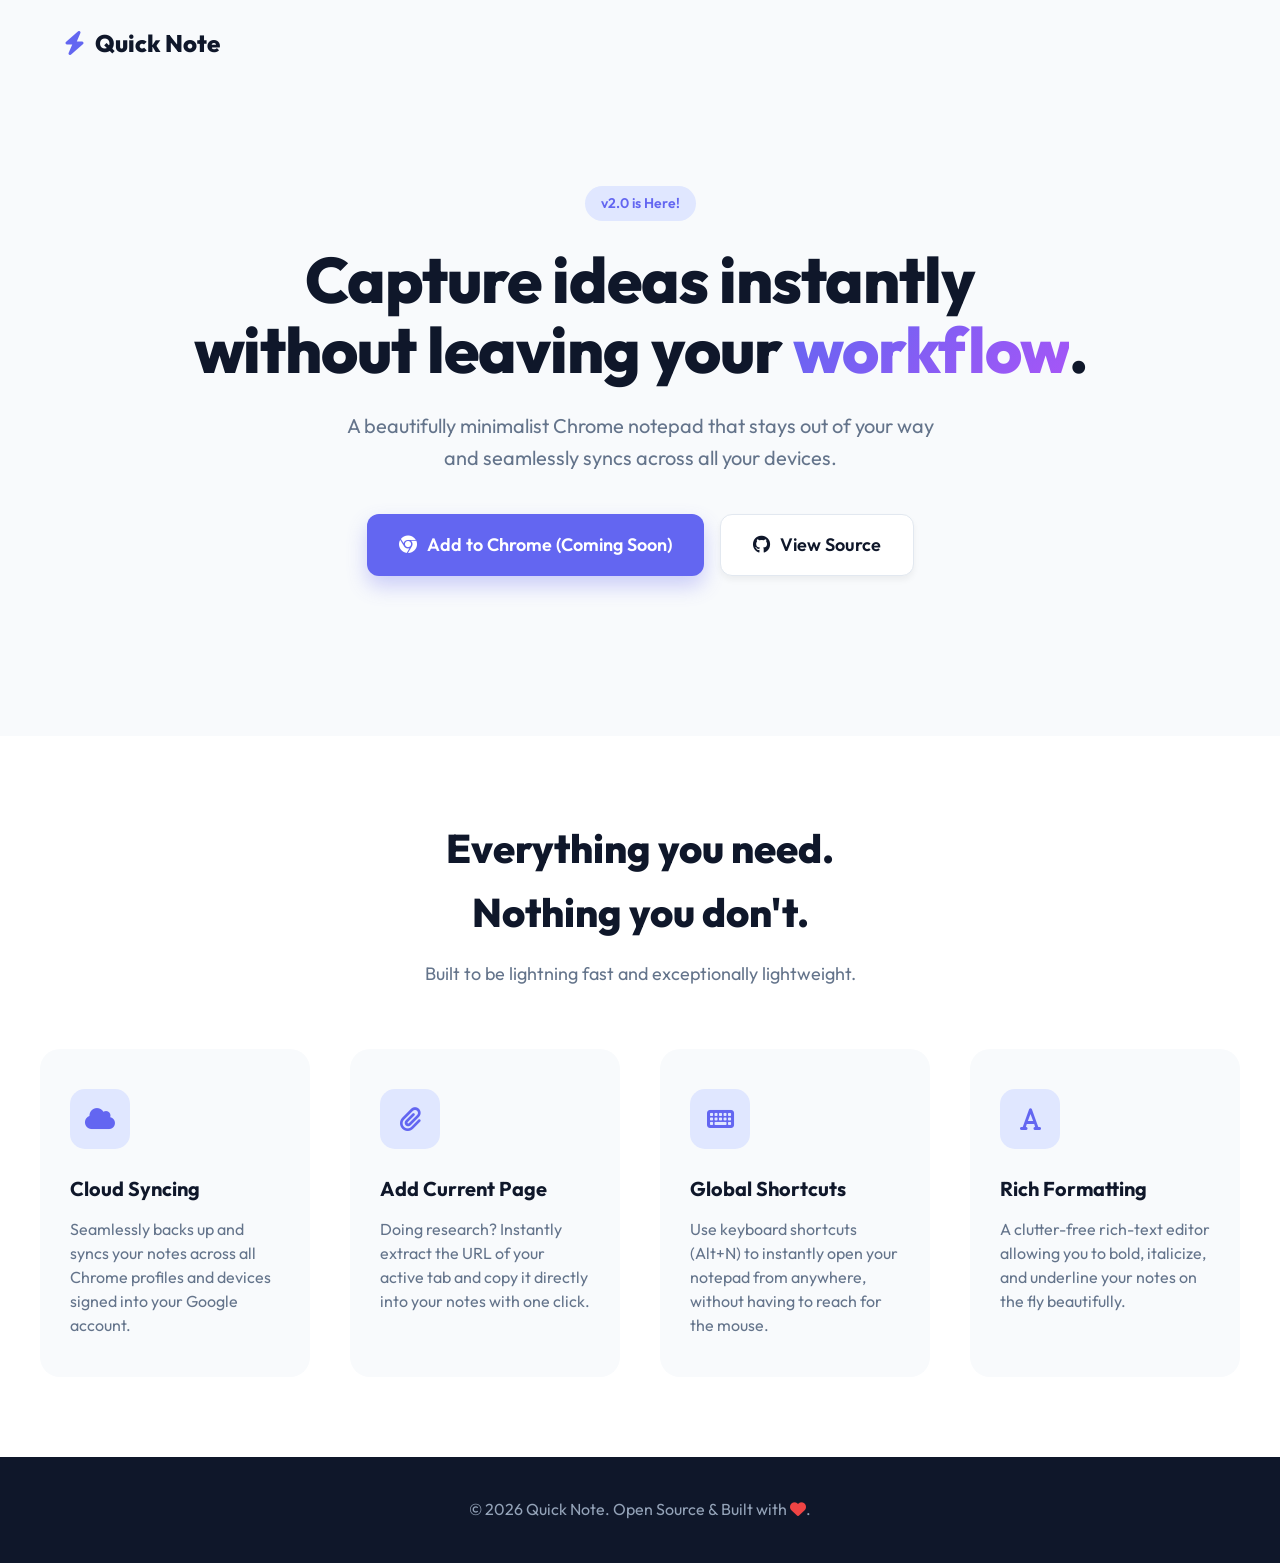
==== index.html @ 37f57179 "feat: add initial marketing landing page for the Quick Note application." ====
<!DOCTYPE html>
<html lang="en">
<head>
  <meta charset="UTF-8">
  <meta name="viewport" content="width=device-width, initial-scale=1.0">
  <title>Quick Note - The Minimalist Chrome Notepad</title>
  <link rel="stylesheet" href="https://cdnjs.cloudflare.com/ajax/libs/font-awesome/6.4.0/css/all.min.css" integrity="sha512-iecdLmaskl7CVkqkXNQ/ZH/XLlvWZOJyj7Yy7tcenmpD1ypASozpmT/E0iPtmFIB46ZmdtAc9eNBvH0H/ZpiBw==" crossorigin="anonymous" referrerpolicy="no-referrer" />
  <link href="https://fonts.googleapis.com/css2?family=Outfit:wght@300;400;500;600;700;800&display=swap" rel="stylesheet">
  <style>
    :root {
      --primary: #6366f1;
      --primary-hover: #4f46e5;
      --secondary: #f8fafc;
      --text-main: #0f172a;
      --text-muted: #64748b;
      --bg: #ffffff;
      --accent: #e0e7ff;
    }
    
    * {
      margin: 0;
      padding: 0;
      box-sizing: border-box;
      font-family: 'Outfit', sans-serif;
    }

    body {
      background-color: var(--secondary);
      color: var(--text-main);
      line-height: 1.6;
      overflow-x: hidden;
    }

    /* Navigation */
    nav {
      max-width: 1200px;
      margin: 0 auto;
      padding: 24px;
      display: flex;
      justify-content: space-between;
      align-items: center;
    }

    .logo {
      font-size: 24px;
      font-weight: 800;
      display: flex;
      align-items: center;
      gap: 10px;
      color: var(--text-main);
      text-decoration: none;
    }

    .logo i {
      color: var(--primary);
    }

    /* Hero Section */
    .hero {
      max-width: 1200px;
      margin: 60px auto;
      padding: 40px 24px;
      text-align: center;
    }

    .hero-label {
      display: inline-block;
      padding: 6px 16px;
      background-color: var(--accent);
      color: var(--primary);
      border-radius: 30px;
      font-weight: 600;
      font-size: 14px;
      margin-bottom: 24px;
    }

    .hero h1 {
      font-size: 64px;
      font-weight: 800;
      line-height: 1.1;
      margin-bottom: 24px;
      letter-spacing: -1px;
    }

    .hero h1 span {
      background: linear-gradient(135deg, #6366f1, #a855f7);
      -webkit-background-clip: text;
      -webkit-text-fill-color: transparent;
    }

    .hero p {
      font-size: 20px;
      color: var(--text-muted);
      max-width: 600px;
      margin: 0 auto 40px auto;
    }

    .cta-container {
      display: flex;
      gap: 16px;
      justify-content: center;
      margin-bottom: 60px;
    }

    .btn {
      display: inline-flex;
      align-items: center;
      gap: 10px;
      padding: 16px 32px;
      border-radius: 12px;
      font-size: 18px;
      font-weight: 600;
      text-decoration: none;
      transition: all 0.3s;
    }

    .btn-primary {
      background-color: var(--primary);
      color: white;
      box-shadow: 0 10px 20px rgba(99, 102, 241, 0.3);
    }

    .btn-primary:hover {
      background-color: var(--primary-hover);
      transform: translateY(-2px);
      box-shadow: 0 15px 25px rgba(99, 102, 241, 0.4);
    }

    .btn-secondary {
      background-color: white;
      color: var(--text-main);
      border: 1px solid #e2e8f0;
      box-shadow: 0 4px 6px rgba(0, 0, 0, 0.05);
    }

    .btn-secondary:hover {
      background-color: #f1f5f9;
      transform: translateY(-2px);
    }

    /* App Preview Mockup Container */
    .preview-container {
      max-width: 800px;
      margin: 0 auto 100px auto;
      background: white;
      border-radius: 20px;
      padding: 30px;
      box-shadow: 0 25px 50px -12px rgba(0, 0, 0, 0.1);
      border: 1px solid #e2e8f0;
      /* Just a stylistic representation of the extension */
      text-align: left;
      position: relative;
    }

    .preview-header {
      display: flex;
      gap: 8px;
      margin-bottom: 20px;
    }

    .dot {
      width: 12px;
      height: 12px;
      border-radius: 50%;
      background-color: #e2e8f0;
    }

    .dot:nth-child(1) { background-color: #ef4444; }
    .dot:nth-child(2) { background-color: #f59e0b; }
    .dot:nth-child(3) { background-color: #10b981; }

    /* Features Grid */
    .features-section {
      background-color: var(--bg);
      padding: 80px 24px;
    }

    .features-header {
      text-align: center;
      margin-bottom: 60px;
    }

    .features-header h2 {
      font-size: 40px;
      font-weight: 800;
      margin-bottom: 16px;
    }

    .features-grid {
      max-width: 1200px;
      margin: 0 auto;
      display: grid;
      grid-template-columns: repeat(auto-fit, minmax(250px, 1fr));
      gap: 40px;
    }

    .feature-card {
      background-color: var(--secondary);
      padding: 40px 30px;
      border-radius: 20px;
      transition: transform 0.3s;
    }

    .feature-card:hover {
      transform: translateY(-5px);
    }

    .feature-icon {
      width: 60px;
      height: 60px;
      background-color: var(--accent);
      color: var(--primary);
      border-radius: 15px;
      display: flex;
      align-items: center;
      justify-content: center;
      font-size: 24px;
      margin-bottom: 24px;
    }

    .feature-card h3 {
      font-size: 20px;
      margin-bottom: 12px;
      font-weight: 700;
    }

    .feature-card p {
      color: var(--text-muted);
      line-height: 1.5;
    }

    /* Footer */
    footer {
      background-color: var(--text-main);
      color: white;
      padding: 40px 24px;
      text-align: center;
    }

    footer p {
      color: #94a3b8;
    }

    @media (max-width: 768px) {
      .hero h1 { font-size: 48px; }
      .cta-container { flex-direction: column; }
    }
  </style>
</head>
<body>

  <!-- Navigation -->
  <nav>
    <a href="#" class="logo"><i class="fas fa-bolt"></i> Quick Note</a>
    <!-- Optional: Add navigation links like Help, Contact, etc here later -->
  </nav>

  <!-- Hero Section -->
  <section class="hero">
    <div class="hero-label">v2.0 is Here!</div>
    <h1>Capture ideas instantly <br>without leaving your <span>workflow</span>.</h1>
    <p>A beautifully minimalist Chrome notepad that stays out of your way and seamlessly syncs across all your devices.</p>
    
    <div class="cta-container">
      <!-- REPLACE "#" with the Chrome Web Store Link once approved -->
      <a href="#" class="btn btn-primary" id="chromeStoreBtn">
        <i class="fab fa-chrome"></i> Add to Chrome (Coming Soon)
      </a>
      <a href="https://github.com/shubhamashish33/quick-note" target="_blank" class="btn btn-secondary">
        <i class="fab fa-github"></i> View Source
      </a>
    </div>
  </section>

  <!-- Features Overlay -->
  <section class="features-section">
    <div class="features-header">
      <h2>Everything you need. <br>Nothing you don't.</h2>
      <p style="color: var(--text-muted); font-size: 18px;">Built to be lightning fast and exceptionally lightweight.</p>
    </div>
    
    <div class="features-grid">
      <!-- Feature 1 -->
      <div class="feature-card">
        <div class="feature-icon"><i class="fas fa-cloud"></i></div>
        <h3>Cloud Syncing</h3>
        <p>Seamlessly backs up and syncs your notes across all Chrome profiles and devices signed into your Google account.</p>
      </div>

      <!-- Feature 2 -->
      <div class="feature-card">
        <div class="feature-icon"><i class="fas fa-paperclip"></i></div>
        <h3>Add Current Page</h3>
        <p>Doing research? Instantly extract the URL of your active tab and copy it directly into your notes with one click.</p>
      </div>

      <!-- Feature 3 -->
      <div class="feature-card">
        <div class="feature-icon"><i class="fas fa-keyboard"></i></div>
        <h3>Global Shortcuts</h3>
        <p>Use keyboard shortcuts (Alt+N) to instantly open your notepad from anywhere, without having to reach for the mouse.</p>
      </div>

      <!-- Feature 4 -->
      <div class="feature-card">
        <div class="feature-icon"><i class="fas fa-font"></i></div>
        <h3>Rich Formatting</h3>
        <p>A clutter-free rich-text editor allowing you to bold, italicize, and underline your notes on the fly beautifully.</p>
      </div>
    </div>
  </section>

  <!-- Footer -->
  <footer>
    <p>&copy; 2026 Quick Note. Open Source & Built with <i class="fas fa-heart" style="color: #ef4444;"></i>.</p>
  </footer>

  <script>
    // Optional Script: You can set up a nice alert on the Chrome Store button until the link is ready.
    document.getElementById('chromeStoreBtn').addEventListener('click', function(e) {
      if(this.getAttribute('href') === '#') {
        e.preventDefault();
        alert("Quick Note is currently under review by the Chrome Web Store. Please check back soon or download it directly from GitHub!");
      }
    });
  </script>
</body>
</html>
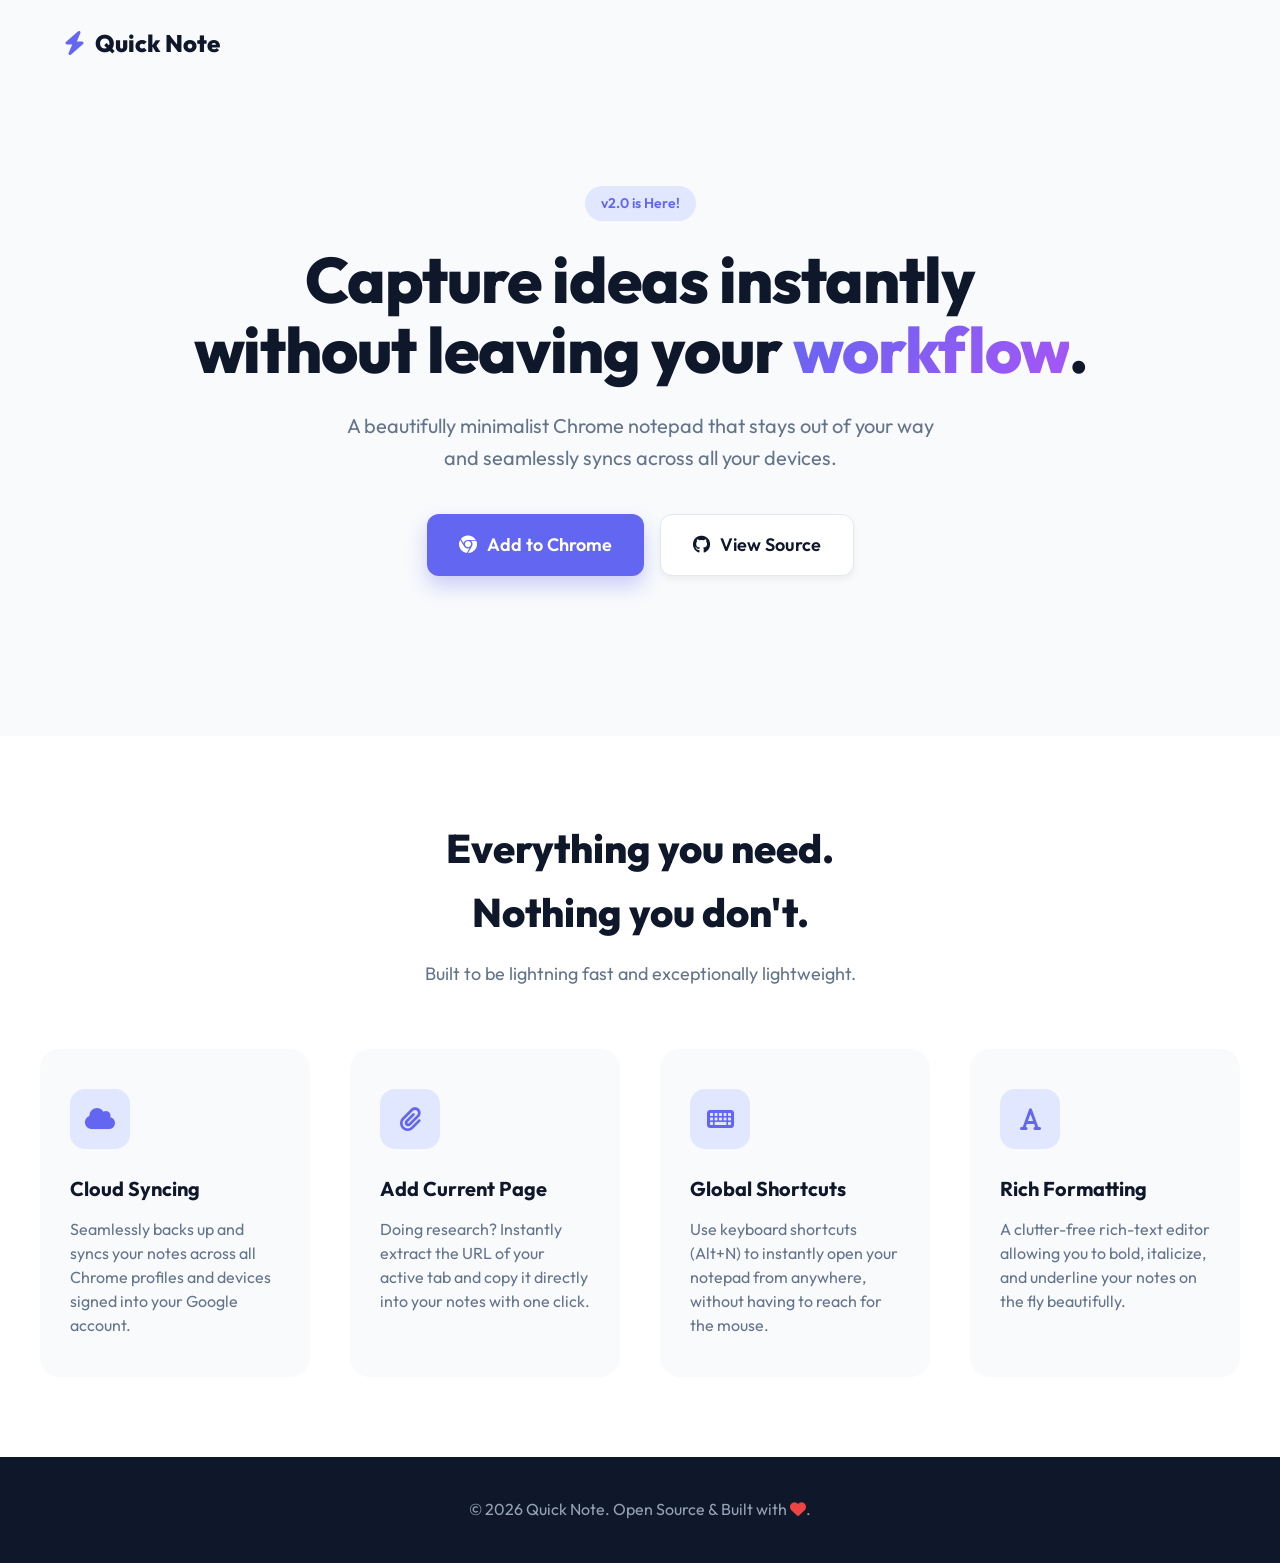
==== commit 7bd2f746: "adding chrome webstore link" ====
--- a/index.html
+++ b/index.html
@@ -262,9 +262,8 @@
     <p>A beautifully minimalist Chrome notepad that stays out of your way and seamlessly syncs across all your devices.</p>
     
     <div class="cta-container">
-      <!-- REPLACE "#" with the Chrome Web Store Link once approved -->
-      <a href="#" class="btn btn-primary" id="chromeStoreBtn">
-        <i class="fab fa-chrome"></i> Add to Chrome (Coming Soon)
+      <a href="https://chromewebstore.google.com/detail/hkonpiaajngddakphjgkkagmdohbndfm" class="btn btn-primary" id="chromeStoreBtn">
+        <i class="fab fa-chrome"></i> Add to Chrome
       </a>
       <a href="https://github.com/shubhamashish33/quick-note" target="_blank" class="btn btn-secondary">
         <i class="fab fa-github"></i> View Source
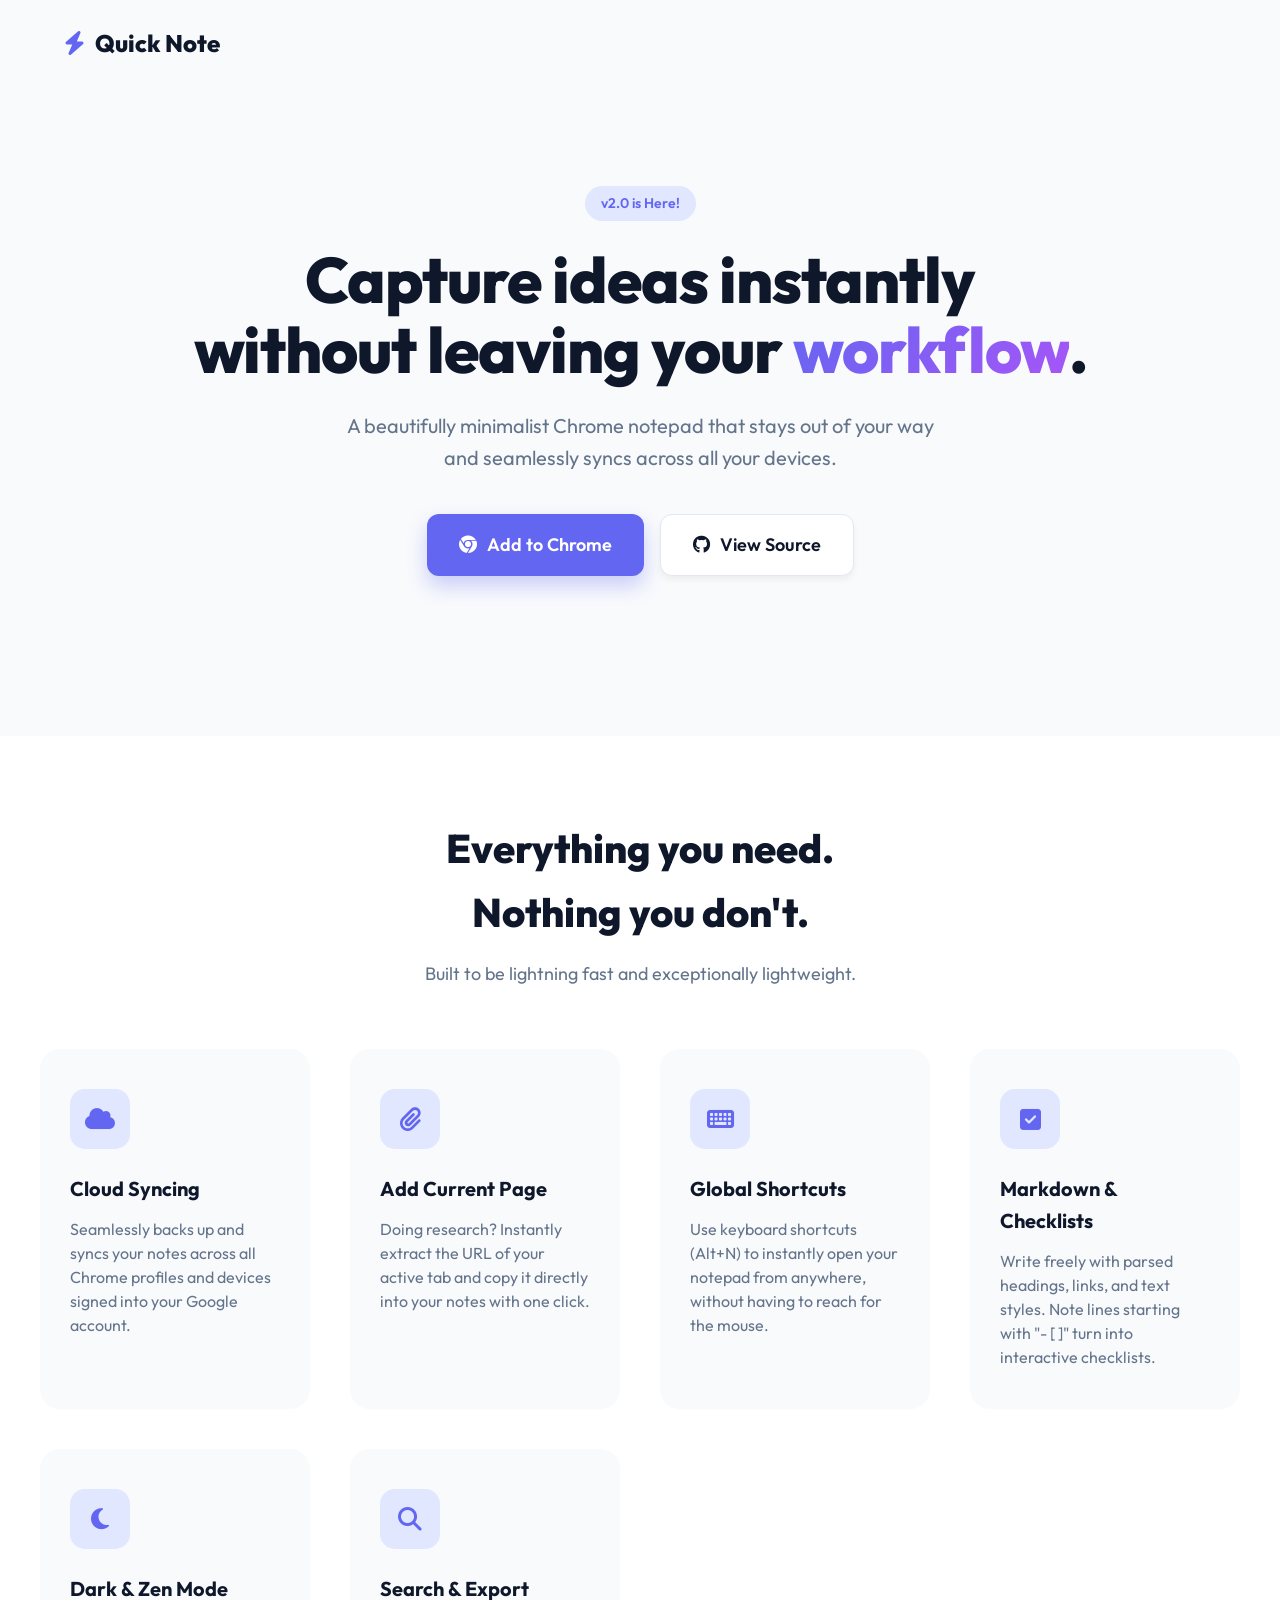
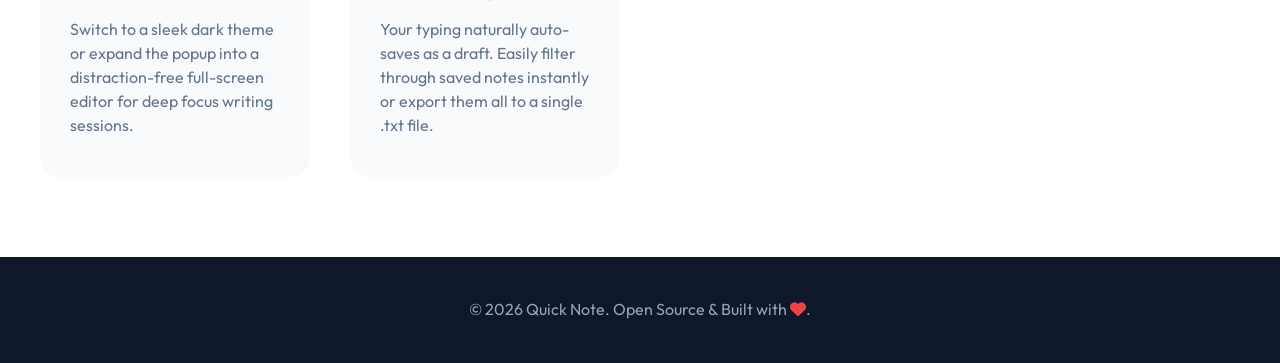
==== commit ae076b07: "feat: Implement markdown rendering, dark and zen modes, search, and export functionality, replacing " ====
--- a/index.html
+++ b/index.html
@@ -300,11 +300,25 @@
         <p>Use keyboard shortcuts (Alt+N) to instantly open your notepad from anywhere, without having to reach for the mouse.</p>
       </div>
 
-      <!-- Feature 4 -->
-      <div class="feature-card">
-        <div class="feature-icon"><i class="fas fa-font"></i></div>
-        <h3>Rich Formatting</h3>
-        <p>A clutter-free rich-text editor allowing you to bold, italicize, and underline your notes on the fly beautifully.</p>
+       <!-- Feature 4 -->
+      <div class="feature-card">
+        <div class="feature-icon"><i class="fas fa-check-square"></i></div>
+        <h3>Markdown & Checklists</h3>
+        <p>Write freely with parsed headings, links, and text styles. Note lines starting with "- [ ]" turn into interactive checklists.</p>
+      </div>
+
+      <!-- Feature 5 -->
+      <div class="feature-card">
+        <div class="feature-icon"><i class="fas fa-moon"></i></div>
+        <h3>Dark & Zen Mode</h3>
+        <p>Switch to a sleek dark theme or expand the popup into a distraction-free full-screen editor for deep focus writing sessions.</p>
+      </div>
+
+      <!-- Feature 6 -->
+      <div class="feature-card">
+        <div class="feature-icon"><i class="fas fa-search"></i></div>
+        <h3>Search & Export</h3>
+        <p>Your typing naturally auto-saves as a draft. Easily filter through saved notes instantly or export them all to a single .txt file.</p>
       </div>
     </div>
   </section>
